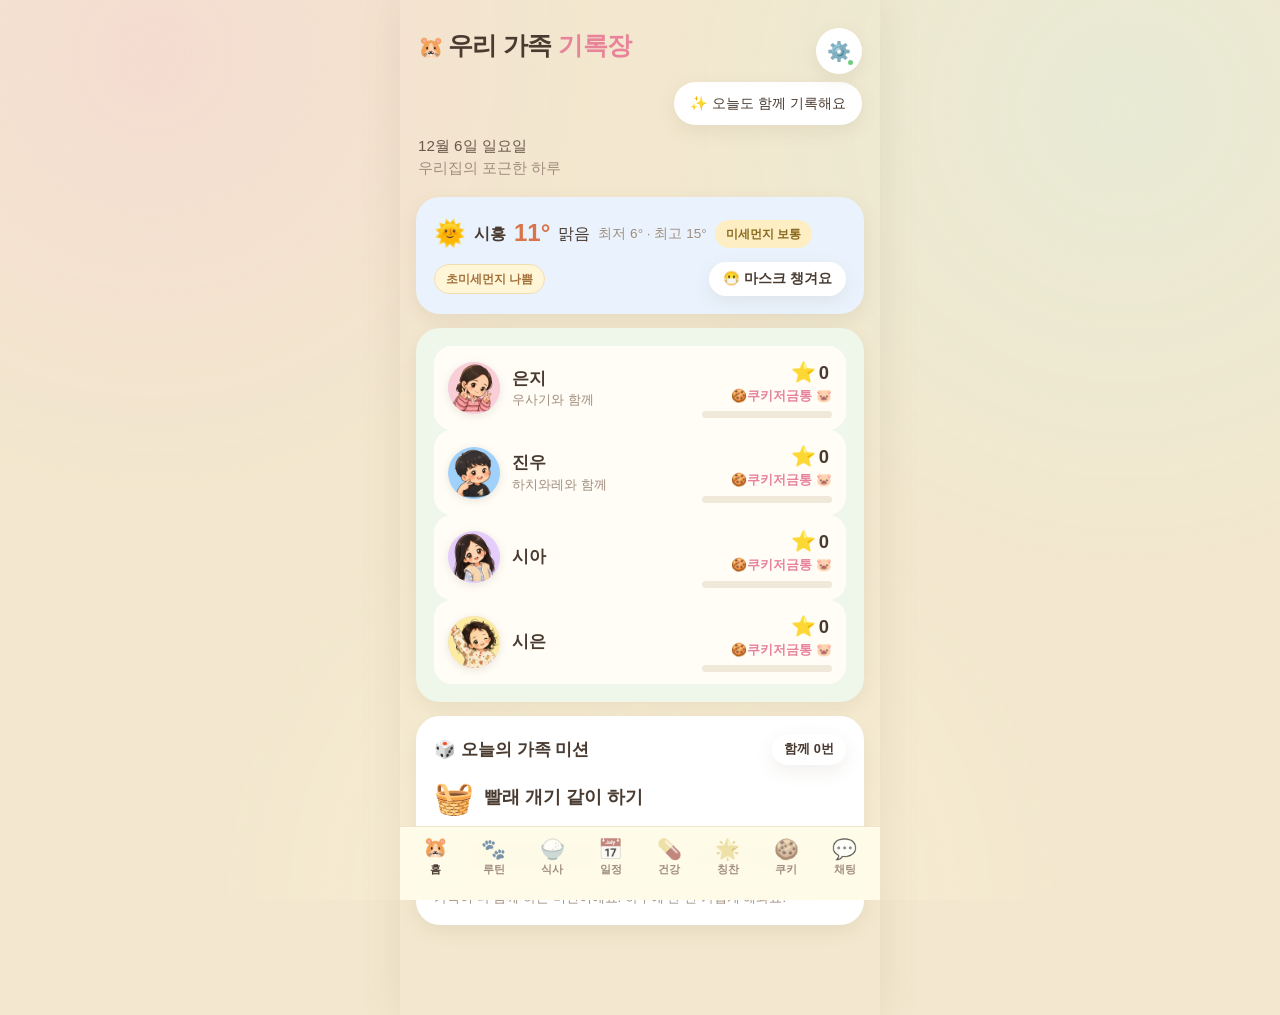
==== index.html @ 1b057b4e "우리 가족 기록장: 가족 대시보드 웹앱 (HTML/CSS/JS)" ====
<!DOCTYPE html>
<html lang="ko">
<head>
<meta charset="UTF-8">
<meta name="viewport" content="width=device-width, initial-scale=1.0, viewport-fit=cover">
<meta name="apple-mobile-web-app-capable" content="yes">
<meta name="apple-mobile-web-app-status-bar-style" content="default">
<title>우리 가족 기록장</title>
<link rel="stylesheet" href="styles.css">
<link rel="icon" href="assets/avatar-eunji.png">
</head>
<body>
<div id="app">

  <!-- ==================== 홈 ==================== -->
  <section class="view active" id="view-home">
    <header class="home-header">
      <div class="home-header-top">
        <h1 class="app-title"><span class="title-icon">🐹</span>우리 가족 <em>기록장</em></h1>
        <div class="header-actions">
          <button class="round-btn" id="btn-settings" aria-label="설정">⚙️<span class="dot"></span></button>
          <button class="pill-btn" id="btn-encourage">✨ 오늘도 함께 기록해요</button>
        </div>
      </div>
      <p class="today-line" id="today-line">11월 16일 월요일</p>
      <p class="subtitle">우리집의 포근한 하루</p>
    </header>

    <!-- 날씨 카드 -->
    <div class="card weather-card" id="weather-card">
      <div class="weather-main">
        <span class="weather-icon" id="weather-icon">🌞</span>
        <span class="weather-loc">시흥</span>
        <strong class="weather-temp" id="weather-temp">--°</strong>
        <span class="weather-sky" id="weather-sky">맑음</span>
        <span class="weather-minmax" id="weather-minmax">최저 --° · 최고 --°</span>
        <span class="chip chip-yellow" id="weather-dust">미세먼지 보통</span>
      </div>
      <div class="weather-sub">
        <span class="chip chip-orange" id="weather-tip1">초미세먼지 나쁨</span>
        <span class="mask-tip" id="weather-tip2">😷 마스크 챙겨요</span>
      </div>
    </div>

    <!-- 가족 카드 -->
    <div class="card family-card">
      <div id="home-members"></div>
    </div>

    <!-- 오늘의 가족 미션 -->
    <div class="card mission-card">
      <div class="card-head">
        <h2>🎲 오늘의 가족 미션</h2>
        <span class="badge" id="mission-together">함께 0번</span>
      </div>
      <div class="mission-body">
        <span class="mission-emoji" id="mission-emoji">🥕</span>
        <strong class="mission-text" id="mission-text">저녁 준비 같이 돕기</strong>
      </div>
      <div class="btn-row">
        <button class="btn btn-green" id="btn-mission-done">✅ 다 같이 했어요</button>
        <button class="btn btn-white" id="btn-mission-reroll">🔄 다른 미션 뽑기</button>
      </div>
      <p class="hint">가족이 다 함께 하는 미션이에요. 하루에 한 번 가볍게 해봐요!</p>
    </div>
  </section>

  <!-- ==================== 루틴 ==================== -->
  <section class="view" id="view-routine">
    <header class="view-header">
      <h1>📋 루틴 · 도장판</h1>
      <p class="view-sub">매일 매일 씩씩하게!</p>
    </header>
    <div class="chip-row" id="routine-member-chips"></div>
    <div class="card stamp-card">
      <div class="card-head">
        <h2 id="stamp-title">🐰 시아 도장판</h2>
        <span class="badge badge-fire" id="stamp-streak">🔥 0일 연속</span>
      </div>
      <p class="hint" id="stamp-desc"></p>
      <div class="week-row" id="stamp-week"></div>
      <div class="btn-row">
        <span class="chip chip-white" id="stamp-month">이번 달 도장 0개 · 오늘 콕콕</span>
        <button class="btn btn-white" id="btn-stamp-calendar">🗓️ 도장판 달력 보기</button>
      </div>
    </div>
    <div class="card">
      <div class="card-head">
        <h2 id="routine-list-title">🐰 시아의 하루 루틴</h2>
      </div>
      <div id="routine-list"></div>
      <div class="add-row">
        <input type="text" id="routine-input" placeholder="새 루틴을 적어보세요">
        <button class="btn btn-green" id="btn-routine-add">추가</button>
      </div>
    </div>
  </section>

  <!-- ==================== 식사 ==================== -->
  <section class="view" id="view-meal">
    <header class="view-header">
      <h1>🍚 식사 기록</h1>
      <p class="view-sub">오늘 우리 가족 밥상</p>
    </header>
    <div class="card">
      <div class="card-head"><h2>📅 오늘의 식단</h2><span class="badge" id="meal-date-badge"></span></div>
      <div class="meal-item" data-meal="breakfast">
        <div class="meal-label">🌅 아침</div>
        <textarea id="meal-breakfast" rows="2" placeholder="아침 메뉴를 적어요"></textarea>
      </div>
      <div class="meal-item" data-meal="lunch">
        <div class="meal-label">☀️ 점심</div>
        <textarea id="meal-lunch" rows="2" placeholder="점심 메뉴를 적어요"></textarea>
      </div>
      <div class="meal-item" data-meal="dinner">
        <div class="meal-label">🌙 저녁</div>
        <textarea id="meal-dinner" rows="2" placeholder="저녁 메뉴를 적어요"></textarea>
      </div>
    </div>
    <div class="card">
      <div class="card-head"><h2>📝 일주일 식단 플랜</h2></div>
      <div id="meal-planner"></div>
      <p class="hint">메뉴를 미리 정해두면 장보기도 편해요.</p>
    </div>
  </section>

  <!-- ==================== 일정 ==================== -->
  <section class="view" id="view-schedule">
    <header class="view-header">
      <h1>📅 가족 일정</h1>
      <p class="view-sub">우리집 이야기 · 다른 기기에 바로 나타나요</p>
    </header>
    <div class="card">
      <div class="card-head"><h2>➕ 일정 추가</h2></div>
      <div class="add-row">
        <input type="date" id="event-date">
        <input type="text" id="event-title" placeholder="일정 내용">
        <button class="btn btn-green" id="btn-event-add">추가</button>
      </div>
    </div>
    <div class="card">
      <div class="card-head"><h2>🎈 다가오는 일정</h2></div>
      <div id="event-list"></div>
    </div>
  </section>

  <!-- ==================== 건강 ==================== -->
  <section class="view" id="view-health">
    <header class="view-header">
      <h1>💊 건강 기록</h1>
      <p class="view-sub">아프지 말고 건강하게!</p>
    </header>
    <div class="card">
      <div class="card-head"><h2>💉 약 챙기기</h2><span class="badge" id="health-date-badge"></span></div>
      <div class="med-row">
        <button class="med-toggle" id="med-morning">🌅 아침약</button>
        <button class="med-toggle" id="med-evening">🌙 저녁약</button>
      </div>
    </div>
    <div class="card">
      <div class="card-head"><h2>💧 오늘의 건강 노트</h2></div>
      <div class="health-item">
        <label for="health-water">💧 물 마시기</label>
        <input type="text" id="health-water" placeholder="예: 하루 5잔">
      </div>
      <div class="health-item">
        <label for="health-sleep">😴 수면</label>
        <input type="text" id="health-sleep" placeholder="예: 10시에 잠듦">
      </div>
      <div class="health-item">
        <label for="health-hospital">🏥 병원/특이사항</label>
        <input type="text" id="health-hospital" placeholder="예: 시아 치과 예약">
      </div>
    </div>
  </section>

  <!-- ==================== 칭찬 ==================== -->
  <section class="view" id="view-praise">
    <header class="view-header">
      <h1>🌟 칭찬 · 할 일 · 공부</h1>
      <p class="view-sub">다유니·엄마·아빠가 각자 할 일을 체크해요</p>
    </header>
    <div class="card today-todos">
      <div class="card-head">
        <h2>☑️ 오늘 할 일</h2>
        <span class="chip chip-white">체크하면 쿠키 +<span id="todo-cookie-val">1</span></span>
      </div>
      <div class="chip-row" id="todo-member-chips"></div>
      <div id="todo-list"></div>
      <div class="add-row">
        <input type="text" id="todo-input" placeholder="새 할 일을 적어보세요">
        <button class="btn btn-green" id="btn-todo-add">추가</button>
      </div>
    </div>

    <div class="card study-card">
      <div class="card-head">
        <h2>📚 오늘의 공부 플랜</h2>
        <span class="chip chip-white" id="study-member-chip">시아</span>
      </div>
      <p class="hint">체크 항목마다 정한 쿠키 씩 쏠쏠해요 · 고정 항목은 매일 아침 자동으로 올라와요</p>
      <div class="btn-row">
        <button class="btn btn-white" id="btn-study-settings">⚙️ 고정 항목</button>
        <button class="btn btn-white" id="btn-study-add">＋ 공부 추가</button>
      </div>
      <div class="progress-row">
        <div class="progress"><div class="progress-bar" id="study-progress-bar"></div></div>
        <span class="progress-label" id="study-progress-label">0 / 0 완료</span>
      </div>
      <div id="study-list"></div>
      <div id="study-custom-list"></div>
    </div>

    <div class="card timer-card">
      <div class="card-head"><h2>⏱️ 공부 타이머</h2></div>
      <div class="seg-row">
        <button class="seg active" id="seg-countdown">⏳ 남은 시간</button>
        <button class="seg" id="seg-stopwatch">⏱️ 재는 시간</button>
      </div>
      <p class="hint" id="timer-hint">10분 · 시작을 놀러요</p>
      <div class="timer-display" id="timer-display">10:00</div>
      <div class="btn-row">
        <button class="btn btn-green" id="btn-timer-start">▶ 시작</button>
        <button class="btn btn-white" id="btn-timer-reset">↺ 초기화</button>
      </div>
      <div class="preset-row">
        <button class="chip chip-select preset active" data-min="10">10분</button>
        <button class="chip chip-select preset" data-min="20">20분</button>
        <button class="chip chip-select preset" data-min="30">30분</button>
        <button class="chip chip-select" id="btn-timer-custom">직접</button>
      </div>
    </div>
  </section>

  <!-- ==================== 쿠키 ==================== -->
  <section class="view" id="view-cookie">
    <header class="view-header">
      <h1>🍪 쿠키 뱅크</h1>
      <p class="view-sub">쿠키를 모으면 돈으로 교환해요!</p>
    </header>
    <div class="chip-row" id="cookie-member-chips"></div>
    <div class="card cookie-bank-card">
      <div class="member-head">
        <span class="avatar big" id="cookie-avatar">🐰</span>
        <div>
          <h2 id="cookie-member-name">시아</h2>
          <p class="hint" id="cookie-member-sub"></p>
        </div>
        <span class="money-badge" id="cookie-money">🌙 0원</span>
      </div>
      <div class="cookie-balance-row">
        <span class="cookie-big">🍪</span>
        <div>
          <strong class="cookie-count" id="cookie-count">0</strong>
          <span class="cookie-unit">개</span>
          <p class="hint" id="cookie-progress-hint">50개 모으면 5,000원!</p>
        </div>
      </div>
      <div class="progress"><div class="progress-bar" id="cookie-progress-bar"></div></div>
      <button class="btn btn-exchange" id="btn-exchange">🎁 50쿠키 → 5,000원 교환하기</button>
      <p class="hint" id="exchange-hint"></p>
    </div>
    <div class="card">
      <div class="card-head"><h2>📃 쿠키 모은 기록</h2><span class="badge" id="cookie-today-badge">오늘 +0</span></div>
      <div id="cookie-log"></div>
    </div>
    <div class="card">
      <div class="card-head"><h2>💰 교환 기록</h2></div>
      <div id="exchange-history"></div>
      <p class="hint">교환한 쿠키는 사라지고, 돈이 저금통에 쏙!</p>
    </div>
  </section>

  <!-- ==================== 채팅 ==================== -->
  <section class="view" id="view-chat">
    <header class="view-header">
      <h1>💬 우리 가족 채팅</h1>
      <p class="view-sub">은지·진우·시아·시은이 여기서 이야기해요</p>
    </header>
    <div class="card chat-top-card">
      <div class="chip-row" id="chat-member-chips"></div>
      <button class="btn btn-white lock-btn" id="btn-chat-lock">🔒 이 기기 잠금</button>
      <p class="hint" id="chat-lock-hint">한 번 고르면 이 기기에 기억돼요 · 다음에 또 바꿀 필요 없어요</p>
    </div>
    <div class="chat-scroll" id="chat-messages"></div>
    <div class="chat-input-bar">
      <button class="round-btn" id="btn-sticker-picker">😀</button>
      <input type="text" id="chat-input" placeholder="메시지를 입력하세요">
      <button class="btn btn-green" id="btn-chat-send">보내기</button>
    </div>
    <div class="sticker-sheet hidden" id="sticker-sheet">
      <div class="sticker-grid" id="sticker-grid"></div>
    </div>
  </section>

  <!-- ==================== 하단 탭 ==================== -->
  <nav class="bottom-nav" id="bottom-nav">
    <button class="nav-btn active" data-view="home"><span>🐹</span>홈</button>
    <button class="nav-btn" data-view="routine"><span>🐾</span>루틴</button>
    <button class="nav-btn" data-view="meal"><span>🍚</span>식사</button>
    <button class="nav-btn" data-view="schedule"><span>📅</span>일정</button>
    <button class="nav-btn" data-view="health"><span>💊</span>건강</button>
    <button class="nav-btn" data-view="praise"><span>🌟</span>칭찬</button>
    <button class="nav-btn" data-view="cookie"><span>🍪</span>쿠키</button>
    <button class="nav-btn" data-view="chat"><span>💬</span>채팅</button>
  </nav>
</div>

<!-- ==================== 모달: 도장판 달력 ==================== -->
<div class="modal hidden" id="modal-stamp-calendar">
  <div class="modal-card">
    <div class="modal-head">
      <h2 id="stamp-cal-title">🐰 시아의 도장판</h2>
      <button class="round-btn modal-close" data-close="modal-stamp-calendar">✕</button>
    </div>
    <div class="cal-nav">
      <button class="btn btn-white" id="cal-prev">◀</button>
      <strong id="cal-month-label"></strong>
      <button class="btn btn-white" id="cal-next">▶</button>
    </div>
    <div class="cal-grid" id="stamp-cal-grid"></div>
    <p class="hint">쿠키 도장이 찍힌 날은 루틴을 다 끝낸 날이에요.</p>
  </div>
</div>

<!-- ==================== 모달: 공부 고정 항목 ==================== -->
<div class="modal hidden" id="modal-study-settings">
  <div class="modal-card">
    <div class="modal-head">
      <h2>⚙️ 고정 공부 항목</h2>
      <button class="round-btn modal-close" data-close="modal-study-settings">✕</button>
    </div>
    <p class="hint">매일 아침 자동으로 체크판에 올라와요. 쿠키 개수도 정해요.</p>
    <div id="fixed-study-list"></div>
    <div class="add-row">
      <input type="text" id="fixed-study-input" placeholder="예: 독서 20분">
      <input type="number" id="fixed-study-cookies" value="1" min="1" class="num-input">
      <button class="btn btn-green" id="btn-fixed-study-add">추가</button>
    </div>
  </div>
</div>

<!-- ==================== 모달: 설정 ==================== -->
<div class="modal hidden" id="modal-settings">
  <div class="modal-card">
    <div class="modal-head">
      <h2>⚙️ 설정</h2>
      <button class="round-btn modal-close" data-close="modal-settings">✕</button>
    </div>
    <div class="setting-item">
      <label>쿠키 교환 기준 (개)</label>
      <input type="number" id="set-cookie-goal" min="1">
    </div>
    <div class="setting-item">
      <label>교환 금액 (원)</label>
      <input type="number" id="set-exchange-won" min="100" step="100">
    </div>
    <div class="setting-item">
      <label>할 일 1개당 쿠키</label>
      <input type="number" id="set-todo-cookie" min="1">
    </div>
    <div class="setting-item">
      <label>공부 항목 기본 쿠키</label>
      <input type="number" id="set-study-cookie" min="1">
    </div>
    <div class="setting-item firebase-box">
      <label>🔥 Firebase 실시간 동기화</label>
      <p class="hint">여러 폰에서 같은 기록장을 쓰려면 Firebase Realtime Database를 연결해요. 아래에 설정을 붙여넣고 사용 체크를 하면 돼요.</p>
      <textarea id="set-firebase-config" rows="5" placeholder='{
  "databaseURL": "https://내프로젝트.firebaseio.com",
  "apiKey": "..." }'></textarea>
      <label class="check-label"><input type="checkbox" id="set-firebase-enabled"> 사용하기</label>
      <p class="hint" id="sync-status"></p>
    </div>
    <div class="btn-row">
      <button class="btn btn-green" id="btn-save-settings">저장</button>
      <button class="btn btn-white" id="btn-reset-data">🔄 처음부터</button>
    </div>
  </div>
</div>

<div class="toast hidden" id="toast"></div>

<script src="app.js"></script>
</body>
</html>
---- styles.css ----
/* ============================================================
   우리 가족 기록장 — cozy pastel family dashboard
   mobile-first, max-width 480px on desktop
   ============================================================ */

:root {
  --bg: #fdf6e3;            /* cream ivory */
  --bg-soft: #fffbe9;
  --card: #ffffff;
  --card-green: #eef7e9;
  --card-pink: #fdeef1;
  --card-lav: #f3effc;
  --card-blue: #eaf3fd;
  --card-yellow: #fff6d8;
  --ink: #6b584c;
  --ink-strong: #4a3b31;
  --ink-soft: #a08d7e;
  --pink: #e8839a;
  --pink-soft: #f7c8d3;
  --mint: #8fc79a;
  --mint-soft: #d9efdd;
  --blue: #7fa8e0;
  --blue-soft: #d7e6f9;
  --lav: #b39ddb;
  --lav-soft: #e6def6;
  --yellow: #f2c14e;
  --yellow-soft: #fdeec3;
  --green-btn: #dff0d8;
  --green-ink: #4f7a55;
  --shadow: 0 6px 18px rgba(122, 96, 70, 0.10);
  --radius: 24px;
  --nav-h: 74px;
}

* { box-sizing: border-box; margin: 0; padding: 0; -webkit-tap-highlight-color: transparent; }

html { font-size: 16px; }

body {
  font-family: -apple-system, BlinkMacSystemFont, "Apple SD Gothic Neo", "Pretendard", "Noto Sans KR", "Malgun Gothic", sans-serif;
  background: var(--bg);
  color: var(--ink);
  min-height: 100dvh;
  line-height: 1.45;
}

body::before {
  content: "";
  position: fixed; inset: 0;
  background:
    radial-gradient(circle at 12% 6%, rgba(247, 200, 211, 0.35), transparent 32%),
    radial-gradient(circle at 88% 12%, rgba(217, 239, 221, 0.4), transparent 34%),
    radial-gradient(circle at 50% 100%, rgba(255, 246, 216, 0.6), transparent 40%);
  pointer-events: none;
  z-index: 0;
}

#app {
  position: relative;
  z-index: 1;
  max-width: 480px;
  margin: 0 auto;
  min-height: 100dvh;
  padding: 0 16px calc(var(--nav-h) + env(safe-area-inset-bottom, 0px) + 16px);
}

/* ---------------- views ---------------- */
.view { display: none; padding-top: 20px; animation: fadeIn .25s ease; }
.view.active { display: block; }
@keyframes fadeIn { from { opacity: 0; transform: translateY(6px); } to { opacity: 1; transform: none; } }

.view-header { margin: 8px 0 14px; }
.view-header h1 { font-size: 1.5rem; color: var(--ink-strong); letter-spacing: -0.02em; }
.view-sub { color: var(--ink-soft); font-size: .9rem; margin-top: 2px; }

/* ---------------- home header ---------------- */
.home-header { padding: 8px 2px 4px; }
.home-header-top { display: flex; justify-content: space-between; align-items: flex-start; gap: 8px; }
.app-title { font-size: 1.55rem; color: var(--ink-strong); letter-spacing: -0.02em; }
.app-title em { font-style: normal; color: var(--pink); }
.title-icon { font-size: 1.3rem; margin-right: 4px; }
.header-actions { display: flex; flex-direction: column; gap: 8px; align-items: flex-end; }
.header-actions > .round-btn { position: relative; }
.today-line { margin-top: 10px; color: var(--ink); font-size: .95rem; }
.subtitle { color: var(--ink-soft); font-size: .95rem; }

/* ---------------- buttons & chips ---------------- */
.round-btn {
  border: none; background: var(--card); border-radius: 999px;
  width: 46px; height: 46px; font-size: 1.2rem; cursor: pointer;
  box-shadow: var(--shadow); display: inline-flex; align-items: center; justify-content: center;
}
.round-btn .dot {
  width: 9px; height: 9px; background: #6fce7e; border-radius: 50%;
  position: absolute; right: 7px; bottom: 7px; border: 2px solid #fff;
}
.pill-btn {
  border: none; background: var(--card); border-radius: 999px; cursor: pointer;
  padding: 12px 16px; font-size: .88rem; color: var(--ink-strong);
  box-shadow: var(--shadow); white-space: nowrap;
}
.btn {
  border: none; border-radius: 16px; cursor: pointer;
  padding: 13px 16px; font-size: .95rem; font-weight: 600;
  font-family: inherit; color: var(--ink-strong); transition: transform .08s ease, filter .15s ease;
}
.btn:active { transform: scale(.97); }
.btn-green { background: var(--green-btn); color: var(--green-ink); }
.btn-white { background: var(--card); box-shadow: var(--shadow); }
.btn-exchange {
  width: 100%; margin-top: 14px; font-size: 1rem; padding: 15px;
  background: linear-gradient(135deg, var(--yellow-soft), var(--pink-soft));
  color: var(--ink-strong); box-shadow: var(--shadow);
}
.btn-exchange:disabled { opacity: .45; cursor: not-allowed; }
.btn-row { display: flex; gap: 10px; margin-top: 12px; }
.btn-row .btn { flex: 1; }

.chip {
  display: inline-flex; align-items: center; gap: 4px;
  border-radius: 999px; padding: 5px 11px; font-size: .78rem; font-weight: 600;
}
.chip-yellow { background: var(--yellow-soft); color: #8a6a1f; }
.chip-orange { background: var(--card-yellow); color: #a4703a; border: 1px solid #f3ddb0; }
.chip-white { background: var(--card); box-shadow: var(--shadow); color: var(--ink-strong); }
.chip-select { cursor: pointer; border: 1.5px solid transparent; }
.chip-select.active { border-color: var(--blue); background: var(--blue-soft); }

.badge {
  background: var(--card); border-radius: 999px; padding: 6px 12px;
  font-size: .8rem; font-weight: 700; box-shadow: var(--shadow); color: var(--ink-strong);
}
.badge-fire { color: #d2721e; }

/* ---------------- cards ---------------- */
.card {
  background: var(--card); border-radius: var(--radius);
  padding: 18px; margin-top: 14px; box-shadow: var(--shadow);
}
.card-head { display: flex; justify-content: space-between; align-items: center; gap: 8px; margin-bottom: 6px; flex-wrap: wrap; }
.card-head h2 { font-size: 1.08rem; color: var(--ink-strong); }
.hint { color: var(--ink-soft); font-size: .82rem; margin-top: 8px; }

/* ---------------- weather ---------------- */
.weather-card { background: var(--card-blue); }
.weather-main { display: flex; align-items: center; gap: 8px; flex-wrap: wrap; }
.weather-icon { font-size: 1.6rem; }
.weather-loc { font-weight: 700; color: var(--ink-strong); }
.weather-temp { font-size: 1.5rem; color: #d9744a; }
.weather-sky { color: var(--ink-strong); }
.weather-minmax { color: var(--ink-soft); font-size: .85rem; }
.weather-sub { display: flex; justify-content: space-between; align-items: center; margin-top: 10px; flex-wrap: wrap; gap: 8px; }
.mask-tip {
  background: var(--card); border-radius: 999px; padding: 7px 14px;
  font-size: .85rem; font-weight: 700; color: var(--ink-strong); box-shadow: var(--shadow);
}

/* ---------------- family member cards ---------------- */
.family-card { background: var(--card-green); display: flex; flex-direction: column; gap: 10px; }
.member-row {
  background: #fffdf6; border-radius: 18px; padding: 12px 14px;
  display: flex; align-items: center; gap: 12px; cursor: pointer;
  transition: transform .08s ease;
}
.member-row:active { transform: scale(.98); }
.avatar {
  width: 52px; height: 52px; border-radius: 50%; object-fit: cover;
  background: var(--lav-soft); box-shadow: 0 2px 8px rgba(122,96,70,.15); flex-shrink: 0;
}
.avatar.big { width: 60px; height: 60px; }
.member-info { flex: 1; min-width: 0; }
.member-name { font-weight: 800; color: var(--ink-strong); font-size: 1.05rem; }
.member-sub { color: var(--ink-soft); font-size: .8rem; }
.member-cookies { text-align: right; }
.cookie-star { font-size: 1.25rem; }
.member-cookies strong { font-size: 1.15rem; color: var(--ink-strong); margin: 0 3px; }
.member-cookies .pig { font-size: .8rem; color: var(--pink); font-weight: 700; display: block; }
.mini-progress { height: 7px; border-radius: 999px; background: #f0e8d8; margin-top: 6px; overflow: hidden; width: 130px; margin-left: auto; }
.mini-progress > div { height: 100%; border-radius: 999px; background: linear-gradient(90deg, var(--yellow), #f2a65e); transition: width .3s ease; }

/* ---------------- mission ---------------- */
.mission-body { display: flex; align-items: center; gap: 10px; margin-top: 10px; }
.mission-emoji { font-size: 2rem; }
.mission-text { font-size: 1.15rem; color: var(--ink-strong); }

/* ---------------- stamp board ---------------- */
.chip-row { display: flex; gap: 8px; overflow-x: auto; padding: 4px 2px; scrollbar-width: none; }
.chip-row::-webkit-scrollbar { display: none; }
.member-chip {
  display: inline-flex; align-items: center; gap: 6px; white-space: nowrap;
  background: var(--card); border: 1.5px solid transparent; border-radius: 999px;
  padding: 6px 14px 6px 6px; font-weight: 700; font-size: .88rem; color: var(--ink-strong);
  cursor: pointer; box-shadow: var(--shadow); flex-shrink: 0;
}
.member-chip img { width: 30px; height: 30px; border-radius: 50%; object-fit: cover; }
.member-chip.active { border-color: var(--blue); background: var(--blue-soft); }
.member-chip.active .chip-img-ring { box-shadow: 0 0 0 3px var(--yellow-soft); }

.stamp-card { background: var(--card-lav); }
.week-row { display: flex; justify-content: space-between; margin: 14px 2px 4px; }
.week-day { display: flex; flex-direction: column; align-items: center; gap: 6px; font-size: .78rem; color: var(--ink-soft); }
.stamp-circle {
  width: 44px; height: 44px; border-radius: 50%;
  border: 2.5px dashed #e2d3b8; background: #fffdf4;
  display: flex; align-items: center; justify-content: center;
  font-size: 1.3rem; overflow: hidden;
}
.stamp-circle.stamped { border: 2.5px solid var(--yellow); background: var(--yellow-soft); animation: pop .3s ease; }
.stamp-circle img { width: 38px; height: 38px; border-radius: 50%; }
.stamp-circle.today { box-shadow: 0 0 0 3px var(--blue-soft); }
@keyframes pop { 0% { transform: scale(.5); } 70% { transform: scale(1.15); } 100% { transform: scale(1); } }

/* ---------------- checklists (routines / todos / study) ---------------- */
.check-list { display: flex; flex-direction: column; }
.check-item {
  display: flex; align-items: center; gap: 12px;
  padding: 13px 2px; border-bottom: 1.5px dashed #eee3cf;
}
.check-item:last-child { border-bottom: none; }
.check-box {
  width: 30px; height: 30px; border-radius: 10px; border: 2.5px solid #d8cbb6;
  background: #fff; cursor: pointer; flex-shrink: 0;
  display: flex; align-items: center; justify-content: center; font-size: 1rem; color: transparent;
  transition: all .15s ease;
}
.check-box.checked { background: #5b9bd5; border-color: #5b9bd5; color: #fff; animation: pop .25s ease; }
.check-box.green.checked { background: #6fce7e; border-color: #6fce7e; }
.check-text { flex: 1; font-weight: 600; color: var(--ink-strong); font-size: .98rem; min-width: 0; overflow-wrap: anywhere; }
.check-item.done .check-text { text-decoration: line-through; color: var(--ink-soft); }
.check-tag {
  background: var(--yellow-soft); color: #8a6a1f; border-radius: 999px;
  padding: 3px 10px; font-size: .75rem; font-weight: 700; white-space: nowrap;
}
.icon-btn {
  border: none; background: var(--card-yellow); border-radius: 14px; cursor: pointer;
  width: 42px; height: 42px; font-size: 1.05rem; flex-shrink: 0;
  box-shadow: var(--shadow); display: inline-flex; align-items: center; justify-content: center;
}
.icon-btn.danger { background: #fbeaea; }
.add-row { display: flex; gap: 8px; margin-top: 12px; }
.add-row input[type="text"], .add-row input[type="date"] {
  flex: 1; min-width: 0; border: 2px solid #eee3cf; border-radius: 14px;
  padding: 12px 14px; font-size: .95rem; font-family: inherit; background: #fffdf6; color: var(--ink-strong);
}
.add-row input:focus { outline: none; border-color: var(--yellow); }
.num-input { width: 74px; border: 2px solid #eee3cf; border-radius: 14px; padding: 12px; font-family: inherit; font-size: .95rem; background: #fffdf6; }

/* member sub-card in todo/study lists */
.member-block {
  border-radius: 18px; padding: 14px; margin-top: 12px;
  border: 1.5px dashed #eee3cf;
}
.member-block-head { display: flex; align-items: center; gap: 10px; margin-bottom: 4px; }
.member-block-head img { width: 44px; height: 44px; border-radius: 50%; object-fit: cover; }
.done-count { color: var(--ink-soft); font-size: .82rem; font-weight: 700; }

/* ---------------- study plan ---------------- */
.study-card { background: var(--card-blue); }
.progress-row { display: flex; align-items: center; gap: 10px; margin: 12px 0 4px; }
.progress { flex: 1; height: 12px; border-radius: 999px; background: #e8e0cf; overflow: hidden; }
.progress-bar { height: 100%; width: 0%; border-radius: 999px; background: #5b9bd5; transition: width .35s ease; }
.progress-label { font-weight: 800; color: #3f6fa8; font-size: .95rem; white-space: nowrap; }

/* ---------------- timer ---------------- */
.timer-card { background: var(--card-yellow); }
.seg-row { display: flex; background: var(--card); border-radius: 999px; padding: 5px; box-shadow: var(--shadow); margin-top: 8px; }
.seg {
  flex: 1; border: none; background: transparent; border-radius: 999px;
  padding: 10px; font-size: .9rem; font-weight: 700; color: var(--ink-soft); cursor: pointer; font-family: inherit;
}
.seg.active { background: var(--blue-soft); color: #3f6fa8; }
.timer-display {
  font-size: 3.4rem; font-weight: 800; color: #3f5578; text-align: left;
  letter-spacing: .02em; margin: 10px 0 4px; font-variant-numeric: tabular-nums;
}
.preset-row { display: flex; gap: 8px; margin-top: 12px; flex-wrap: wrap; }

/* ---------------- meals ---------------- */
.meal-item { margin-top: 12px; }
.meal-label { font-weight: 800; color: var(--ink-strong); margin-bottom: 6px; }
.meal-item textarea {
  width: 100%; border: 2px solid #eee3cf; border-radius: 16px; background: #fffdf6;
  padding: 12px 14px; font-family: inherit; font-size: .95rem; color: var(--ink-strong); resize: none;
}
.meal-item textarea:focus { outline: none; border-color: var(--yellow); }
.planner-row { display: flex; align-items: center; gap: 10px; padding: 10px 0; border-bottom: 1.5px dashed #eee3cf; }
.planner-row:last-child { border-bottom: none; }
.planner-day { width: 84px; font-weight: 800; color: var(--ink-strong); font-size: .88rem; flex-shrink: 0; }
.planner-row input {
  flex: 1; min-width: 0; border: 2px solid #eee3cf; border-radius: 12px;
  padding: 9px 12px; font-family: inherit; font-size: .9rem; background: #fffdf6; color: var(--ink-strong);
}
.planner-row input:focus { outline: none; border-color: var(--yellow); }

/* ---------------- events ---------------- */
.event-item {
  display: flex; align-items: center; gap: 12px; padding: 12px 2px;
  border-bottom: 1.5px dashed #eee3cf;
}
.event-item:last-child { border-bottom: none; }
.event-date-chip {
  background: var(--card-pink); color: #b45a74; border-radius: 14px;
  padding: 8px 10px; text-align: center; font-weight: 800; font-size: .8rem; flex-shrink: 0; line-height: 1.3;
}
.event-date-chip .d { font-size: 1.05rem; }
.event-text { flex: 1; font-weight: 600; color: var(--ink-strong); overflow-wrap: anywhere; }
.empty-note { color: var(--ink-soft); font-size: .88rem; padding: 14px 0; text-align: center; }

/* ---------------- health ---------------- */
.med-row { display: flex; gap: 12px; margin-top: 8px; }
.med-toggle {
  flex: 1; border: 2px solid #eee3cf; background: #fffdf6; border-radius: 16px;
  padding: 16px; font-size: 1rem; font-weight: 800; color: var(--ink-strong); cursor: pointer; font-family: inherit;
  transition: all .15s ease;
}
.med-toggle.taken { background: var(--green-btn); border-color: var(--mint); color: var(--green-ink); }
.med-toggle.taken::after { content: " ✓"; }
.health-item { margin-top: 12px; }
.health-item label { display: block; font-weight: 700; color: var(--ink-strong); margin-bottom: 6px; font-size: .92rem; }
.health-item input {
  width: 100%; border: 2px solid #eee3cf; border-radius: 14px; background: #fffdf6;
  padding: 12px 14px; font-family: inherit; font-size: .95rem; color: var(--ink-strong);
}
.health-item input:focus { outline: none; border-color: var(--yellow); }

/* ---------------- cookie bank ---------------- */
.cookie-bank-card { background: linear-gradient(150deg, #fdf3d8, #fdeef1); }
.member-head { display: flex; align-items: center; gap: 12px; }
.member-head h2 { font-size: 1.25rem; color: var(--ink-strong); }
.money-badge {
  margin-left: auto; background: var(--card); border-radius: 999px; padding: 9px 14px;
  font-weight: 800; color: #8a6a1f; box-shadow: var(--shadow); white-space: nowrap;
}
.cookie-balance-row { display: flex; align-items: center; gap: 14px; margin: 16px 0 10px; }
.cookie-big { font-size: 3rem; }
.cookie-count { font-size: 2.2rem; color: var(--ink-strong); }
.cookie-unit { font-size: 1.1rem; color: var(--ink-soft); font-weight: 700; }
.cookie-log-item, .exchange-item {
  display: flex; align-items: center; gap: 10px; padding: 11px 2px;
  border-bottom: 1.5px dashed #eee3cf; font-size: .92rem;
}
.cookie-log-item:last-child, .exchange-item:last-child { border-bottom: none; }
.log-date { color: var(--ink-soft); font-size: .8rem; width: 82px; flex-shrink: 0; }
.log-text { flex: 1; font-weight: 600; color: var(--ink-strong); min-width: 0; overflow-wrap: anywhere; }
.log-amount { font-weight: 800; color: #d2721e; white-space: nowrap; }
.log-amount.plus { color: #4f7a55; }

/* ---------------- chat ---------------- */
.chat-top-card { background: var(--card-blue); padding-bottom: 12px; }
.lock-btn { margin-top: 12px; width: 100%; }
#view-chat { display: none; flex-direction: column; min-height: 0; }
#view-chat.active { display: flex; }
.chat-scroll {
  flex: 1; overflow-y: auto; padding: 6px 2px 10px; display: flex; flex-direction: column; gap: 4px;
  min-height: 200px;
}
.chat-row { display: flex; gap: 8px; margin-top: 10px; align-items: flex-end; }
.chat-row.mine { flex-direction: row-reverse; }
.chat-row img { width: 40px; height: 40px; border-radius: 50%; object-fit: cover; flex-shrink: 0; }
.chat-col { display: flex; flex-direction: column; gap: 3px; max-width: 76%; min-width: 0; }
.chat-row.mine .chat-col { align-items: flex-end; }
.chat-name-time { font-size: .75rem; color: var(--ink-soft); padding: 0 4px; }
.bubble {
  background: var(--card); border-radius: 20px; padding: 11px 15px;
  font-size: .96rem; color: var(--ink-strong); box-shadow: var(--shadow);
  overflow-wrap: anywhere; white-space: pre-wrap;
}
.chat-row.mine .bubble { background: var(--blue-soft); }
.bubble.sticker { font-size: 3.4rem; background: transparent; box-shadow: none; padding: 2px 6px; line-height: 1.1; }
.bubble-actions { display: flex; gap: 6px; margin-top: 2px; }
.react-btn, .del-btn {
  border: none; background: var(--card); border-radius: 999px; cursor: pointer;
  padding: 5px 12px; font-size: .9rem; box-shadow: var(--shadow);
}
.react-btn.reacted { background: #fdecec; }
.react-count { font-weight: 700; color: #c0564f; margin-left: 3px; }
.chat-input-bar {
  display: flex; gap: 8px; padding: 10px 0 4px; align-items: center;
  position: sticky; bottom: 0; background: linear-gradient(transparent, var(--bg) 30%);
}
.chat-input-bar input {
  flex: 1; min-width: 0; border: 2px solid #eee3cf; border-radius: 999px;
  padding: 13px 18px; font-size: .95rem; font-family: inherit; background: var(--card); color: var(--ink-strong);
}
.chat-input-bar input:focus { outline: none; border-color: var(--blue); }
.chat-input-bar .btn { border-radius: 999px; padding: 13px 20px; }
.sticker-sheet {
  position: sticky; bottom: 0; background: var(--card); border-radius: 22px 22px 0 0;
  box-shadow: 0 -8px 24px rgba(122,96,70,.15); padding: 14px; margin-top: 6px;
}
.sticker-grid { display: grid; grid-template-columns: repeat(6, 1fr); gap: 6px; }
.sticker-grid button {
  border: none; background: var(--bg-soft); border-radius: 16px; font-size: 1.7rem;
  padding: 8px 0; cursor: pointer; transition: transform .1s ease;
}
.sticker-grid button:active { transform: scale(1.2); }
.hidden { display: none !important; }

/* ---------------- bottom nav ---------------- */
.bottom-nav {
  position: fixed; bottom: 0; left: 50%; transform: translateX(-50%);
  width: 100%; max-width: 480px; height: calc(var(--nav-h) + env(safe-area-inset-bottom, 0px));
  padding: 8px 6px env(safe-area-inset-bottom, 0px);
  background: rgba(255, 251, 233, 0.96); backdrop-filter: blur(10px);
  border-top: 1.5px solid #f0e5cc; z-index: 50;
  display: flex; justify-content: space-around; align-items: flex-start;
}
.nav-btn {
  border: none; background: transparent; cursor: pointer; font-family: inherit;
  display: flex; flex-direction: column; align-items: center; gap: 2px;
  font-size: .68rem; font-weight: 700; color: var(--ink-soft); flex: 1; padding: 2px 0;
}
.nav-btn span { font-size: 1.25rem; filter: grayscale(.55); opacity: .7; transition: all .15s ease; }
.nav-btn.active { color: var(--ink-strong); }
.nav-btn.active span { filter: none; opacity: 1; transform: translateY(-2px); }

/* ---------------- modal ---------------- */
.modal {
  position: fixed; inset: 0; background: rgba(80, 62, 47, 0.4); z-index: 100;
  display: flex; align-items: flex-end; justify-content: center;
}
.modal-card {
  background: var(--bg-soft); width: 100%; max-width: 480px;
  border-radius: 28px 28px 0 0; padding: 22px 20px calc(20px + env(safe-area-inset-bottom, 0px));
  max-height: 86dvh; overflow-y: auto; animation: slideUp .25s ease;
}
@keyframes slideUp { from { transform: translateY(40px); opacity: 0; } to { transform: none; opacity: 1; } }
.modal-head { display: flex; justify-content: space-between; align-items: center; margin-bottom: 12px; }
.modal-head h2 { font-size: 1.2rem; color: var(--ink-strong); }
.cal-nav { display: flex; justify-content: space-between; align-items: center; margin: 10px 0; }
.cal-nav .btn { padding: 8px 16px; }
.cal-grid { display: grid; grid-template-columns: repeat(7, 1fr); gap: 6px; }
.cal-dow { text-align: center; font-size: .75rem; color: var(--ink-soft); font-weight: 700; padding: 4px 0; }
.cal-cell {
  aspect-ratio: 1; border-radius: 50%; border: 2px dashed #e2d3b8; background: #fffdf4;
  display: flex; align-items: center; justify-content: center; font-size: .8rem; color: var(--ink-soft);
  overflow: hidden;
}
.cal-cell.stamped { border: 2px solid var(--yellow); background: var(--yellow-soft); color: var(--ink-strong); font-weight: 800; }
.cal-cell img { width: 80%; height: 80%; border-radius: 50%; object-fit: cover; }
.cal-cell.blank { border: none; background: transparent; }

/* ---------------- settings ---------------- */
.setting-item { margin-top: 14px; }
.setting-item label { display: block; font-weight: 700; color: var(--ink-strong); font-size: .92rem; margin-bottom: 6px; }
.setting-item input[type="number"], .setting-item textarea {
  width: 100%; border: 2px solid #eee3cf; border-radius: 14px; background: #fffdf6;
  padding: 12px 14px; font-family: inherit; font-size: .95rem; color: var(--ink-strong);
}
.setting-item textarea { font-family: ui-monospace, monospace; font-size: .8rem; }
.setting-item input:focus, .setting-item textarea:focus { outline: none; border-color: var(--yellow); }
.firebase-box { background: var(--card-blue); border-radius: 18px; padding: 14px; }
.check-label { display: flex; align-items: center; gap: 8px; margin-top: 10px; font-weight: 700; }
.check-label input { width: 20px; height: 20px; accent-color: var(--blue); }

/* ---------------- toast ---------------- */
.toast {
  position: fixed; left: 50%; bottom: calc(var(--nav-h) + env(safe-area-inset-bottom, 0px) + 20px);
  transform: translateX(-50%); background: rgba(74, 59, 49, 0.92); color: #fff;
  border-radius: 999px; padding: 12px 22px; font-size: .9rem; font-weight: 700;
  z-index: 200; box-shadow: var(--shadow); animation: fadeIn .2s ease; white-space: nowrap;
}

/* ---------------- desktop / wide ---------------- */
@media (min-width: 520px) {
  body { background: #f3e8cf; }
  #app { box-shadow: 0 0 40px rgba(122, 96, 70, 0.12); }
  .modal { align-items: center; }
  .modal-card { border-radius: 28px; margin-bottom: 20px; }
}
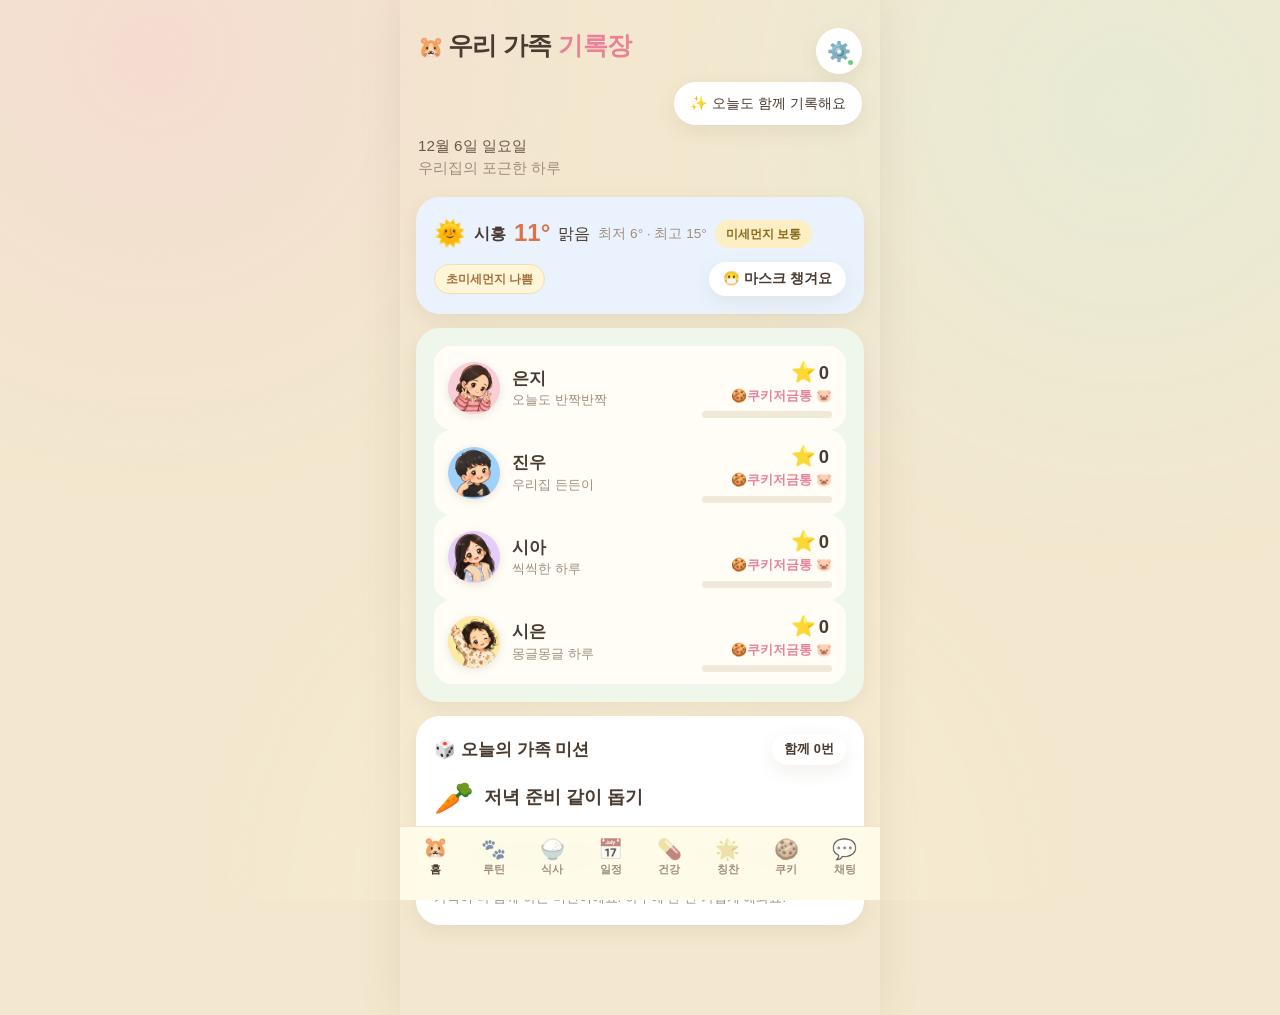
==== commit f4ad53f4: "fix: 가족 대시보드 문구 정리·쿠키 중복 적립·검색 노출 방지 - 참고 화면 잔여 문구 정리: '다유니·엄마·아빠' → '은지·진우·시아·시은',   '우사기/하치와레/치이카와" ====
--- a/index.html
+++ b/index.html
@@ -5,6 +5,7 @@
 <meta name="viewport" content="width=device-width, initial-scale=1.0, viewport-fit=cover">
 <meta name="apple-mobile-web-app-capable" content="yes">
 <meta name="apple-mobile-web-app-status-bar-style" content="default">
+<meta name="robots" content="noindex, nofollow">
 <title>우리 가족 기록장</title>
 <link rel="stylesheet" href="styles.css">
 <link rel="icon" href="assets/avatar-eunji.png">
@@ -178,7 +179,7 @@
   <section class="view" id="view-praise">
     <header class="view-header">
       <h1>🌟 칭찬 · 할 일 · 공부</h1>
-      <p class="view-sub">다유니·엄마·아빠가 각자 할 일을 체크해요</p>
+      <p class="view-sub">은지·진우·시아·시은이 각자 할 일을 체크해요</p>
     </header>
     <div class="card today-todos">
       <div class="card-head">
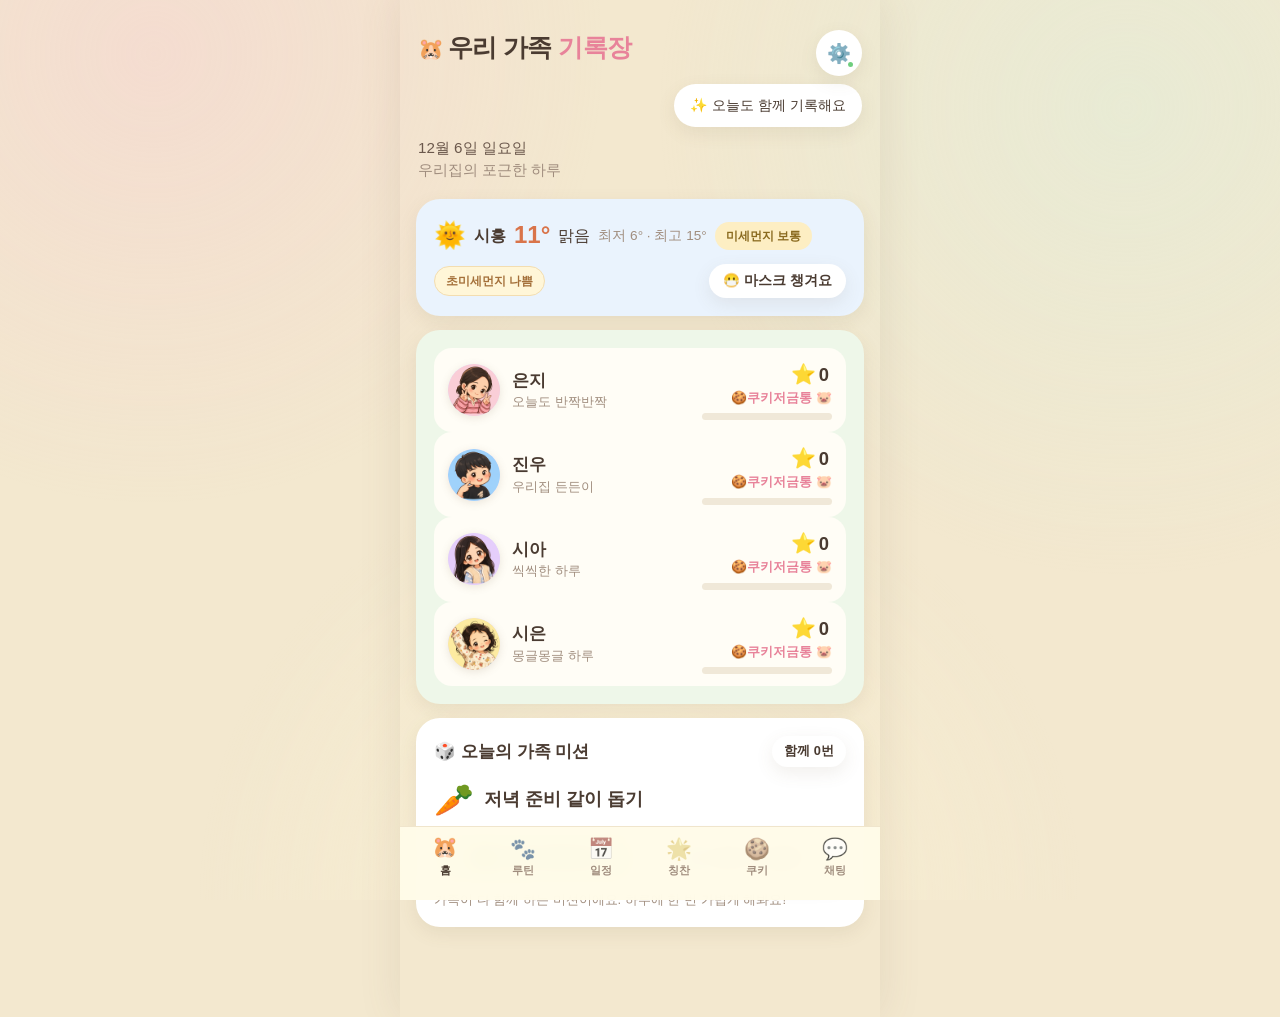
==== commit c75942fb: "fix: 식사·건강 탭 삭제, 6개 탭 균등 배치, 상단 상태바 여백·날씨 id 수정" ====
--- a/index.html
+++ b/index.html
@@ -5,6 +5,7 @@
 <meta name="viewport" content="width=device-width, initial-scale=1.0, viewport-fit=cover">
 <meta name="apple-mobile-web-app-capable" content="yes">
 <meta name="apple-mobile-web-app-status-bar-style" content="default">
+<meta name="theme-color" content="#fdf6e3">
 <meta name="robots" content="noindex, nofollow">
 <title>우리 가족 기록장</title>
 <link rel="stylesheet" href="styles.css">
@@ -31,7 +32,7 @@
     <div class="card weather-card" id="weather-card">
       <div class="weather-main">
         <span class="weather-icon" id="weather-icon">🌞</span>
-        <span class="weather-loc">시흥</span>
+        <span class="weather-loc" id="weather-loc">시흥</span>
         <strong class="weather-temp" id="weather-temp">--°</strong>
         <span class="weather-sky" id="weather-sky">맑음</span>
         <span class="weather-minmax" id="weather-minmax">최저 --° · 최고 --°</span>
@@ -97,34 +98,6 @@
     </div>
   </section>
 
-  <!-- ==================== 식사 ==================== -->
-  <section class="view" id="view-meal">
-    <header class="view-header">
-      <h1>🍚 식사 기록</h1>
-      <p class="view-sub">오늘 우리 가족 밥상</p>
-    </header>
-    <div class="card">
-      <div class="card-head"><h2>📅 오늘의 식단</h2><span class="badge" id="meal-date-badge"></span></div>
-      <div class="meal-item" data-meal="breakfast">
-        <div class="meal-label">🌅 아침</div>
-        <textarea id="meal-breakfast" rows="2" placeholder="아침 메뉴를 적어요"></textarea>
-      </div>
-      <div class="meal-item" data-meal="lunch">
-        <div class="meal-label">☀️ 점심</div>
-        <textarea id="meal-lunch" rows="2" placeholder="점심 메뉴를 적어요"></textarea>
-      </div>
-      <div class="meal-item" data-meal="dinner">
-        <div class="meal-label">🌙 저녁</div>
-        <textarea id="meal-dinner" rows="2" placeholder="저녁 메뉴를 적어요"></textarea>
-      </div>
-    </div>
-    <div class="card">
-      <div class="card-head"><h2>📝 일주일 식단 플랜</h2></div>
-      <div id="meal-planner"></div>
-      <p class="hint">메뉴를 미리 정해두면 장보기도 편해요.</p>
-    </div>
-  </section>
-
   <!-- ==================== 일정 ==================== -->
   <section class="view" id="view-schedule">
     <header class="view-header">
@@ -142,36 +115,6 @@
     <div class="card">
       <div class="card-head"><h2>🎈 다가오는 일정</h2></div>
       <div id="event-list"></div>
-    </div>
-  </section>
-
-  <!-- ==================== 건강 ==================== -->
-  <section class="view" id="view-health">
-    <header class="view-header">
-      <h1>💊 건강 기록</h1>
-      <p class="view-sub">아프지 말고 건강하게!</p>
-    </header>
-    <div class="card">
-      <div class="card-head"><h2>💉 약 챙기기</h2><span class="badge" id="health-date-badge"></span></div>
-      <div class="med-row">
-        <button class="med-toggle" id="med-morning">🌅 아침약</button>
-        <button class="med-toggle" id="med-evening">🌙 저녁약</button>
-      </div>
-    </div>
-    <div class="card">
-      <div class="card-head"><h2>💧 오늘의 건강 노트</h2></div>
-      <div class="health-item">
-        <label for="health-water">💧 물 마시기</label>
-        <input type="text" id="health-water" placeholder="예: 하루 5잔">
-      </div>
-      <div class="health-item">
-        <label for="health-sleep">😴 수면</label>
-        <input type="text" id="health-sleep" placeholder="예: 10시에 잠듦">
-      </div>
-      <div class="health-item">
-        <label for="health-hospital">🏥 병원/특이사항</label>
-        <input type="text" id="health-hospital" placeholder="예: 시아 치과 예약">
-      </div>
     </div>
   </section>
 
@@ -298,9 +241,7 @@
   <nav class="bottom-nav" id="bottom-nav">
     <button class="nav-btn active" data-view="home"><span>🐹</span>홈</button>
     <button class="nav-btn" data-view="routine"><span>🐾</span>루틴</button>
-    <button class="nav-btn" data-view="meal"><span>🍚</span>식사</button>
     <button class="nav-btn" data-view="schedule"><span>📅</span>일정</button>
-    <button class="nav-btn" data-view="health"><span>💊</span>건강</button>
     <button class="nav-btn" data-view="praise"><span>🌟</span>칭찬</button>
     <button class="nav-btn" data-view="cookie"><span>🍪</span>쿠키</button>
     <button class="nav-btn" data-view="chat"><span>💬</span>채팅</button>
--- a/styles.css
+++ b/styles.css
@@ -55,13 +55,23 @@
   z-index: 0;
 }
 
+/* 상태바(노치·다이나믹 아일랜드) 영역을 배경색으로 덮어 글자가 시계와 겹치지 않게 */
+body::after {
+  content: "";
+  position: fixed; top: 0; left: 0; right: 0;
+  height: env(safe-area-inset-top, 0px);
+  background: var(--bg);
+  pointer-events: none;
+  z-index: 60;
+}
+
 #app {
   position: relative;
   z-index: 1;
   max-width: 480px;
   margin: 0 auto;
   min-height: 100dvh;
-  padding: 0 16px calc(var(--nav-h) + env(safe-area-inset-bottom, 0px) + 16px);
+  padding: env(safe-area-inset-top, 0px) 16px calc(var(--nav-h) + env(safe-area-inset-bottom, 0px) + 16px);
 }
 
 /* ---------------- views ---------------- */
@@ -74,7 +84,7 @@
 .view-sub { color: var(--ink-soft); font-size: .9rem; margin-top: 2px; }
 
 /* ---------------- home header ---------------- */
-.home-header { padding: 8px 2px 4px; }
+.home-header { padding: 10px 2px 4px; }
 .home-header-top { display: flex; justify-content: space-between; align-items: flex-start; gap: 8px; }
 .app-title { font-size: 1.55rem; color: var(--ink-strong); letter-spacing: -0.02em; }
 .app-title em { font-style: normal; color: var(--pink); }
@@ -275,23 +285,6 @@
 }
 .preset-row { display: flex; gap: 8px; margin-top: 12px; flex-wrap: wrap; }
 
-/* ---------------- meals ---------------- */
-.meal-item { margin-top: 12px; }
-.meal-label { font-weight: 800; color: var(--ink-strong); margin-bottom: 6px; }
-.meal-item textarea {
-  width: 100%; border: 2px solid #eee3cf; border-radius: 16px; background: #fffdf6;
-  padding: 12px 14px; font-family: inherit; font-size: .95rem; color: var(--ink-strong); resize: none;
-}
-.meal-item textarea:focus { outline: none; border-color: var(--yellow); }
-.planner-row { display: flex; align-items: center; gap: 10px; padding: 10px 0; border-bottom: 1.5px dashed #eee3cf; }
-.planner-row:last-child { border-bottom: none; }
-.planner-day { width: 84px; font-weight: 800; color: var(--ink-strong); font-size: .88rem; flex-shrink: 0; }
-.planner-row input {
-  flex: 1; min-width: 0; border: 2px solid #eee3cf; border-radius: 12px;
-  padding: 9px 12px; font-family: inherit; font-size: .9rem; background: #fffdf6; color: var(--ink-strong);
-}
-.planner-row input:focus { outline: none; border-color: var(--yellow); }
-
 /* ---------------- events ---------------- */
 .event-item {
   display: flex; align-items: center; gap: 12px; padding: 12px 2px;
@@ -305,23 +298,6 @@
 .event-date-chip .d { font-size: 1.05rem; }
 .event-text { flex: 1; font-weight: 600; color: var(--ink-strong); overflow-wrap: anywhere; }
 .empty-note { color: var(--ink-soft); font-size: .88rem; padding: 14px 0; text-align: center; }
-
-/* ---------------- health ---------------- */
-.med-row { display: flex; gap: 12px; margin-top: 8px; }
-.med-toggle {
-  flex: 1; border: 2px solid #eee3cf; background: #fffdf6; border-radius: 16px;
-  padding: 16px; font-size: 1rem; font-weight: 800; color: var(--ink-strong); cursor: pointer; font-family: inherit;
-  transition: all .15s ease;
-}
-.med-toggle.taken { background: var(--green-btn); border-color: var(--mint); color: var(--green-ink); }
-.med-toggle.taken::after { content: " ✓"; }
-.health-item { margin-top: 12px; }
-.health-item label { display: block; font-weight: 700; color: var(--ink-strong); margin-bottom: 6px; font-size: .92rem; }
-.health-item input {
-  width: 100%; border: 2px solid #eee3cf; border-radius: 14px; background: #fffdf6;
-  padding: 12px 14px; font-family: inherit; font-size: .95rem; color: var(--ink-strong);
-}
-.health-item input:focus { outline: none; border-color: var(--yellow); }
 
 /* ---------------- cookie bank ---------------- */
 .cookie-bank-card { background: linear-gradient(150deg, #fdf3d8, #fdeef1); }
@@ -408,9 +384,10 @@
 .nav-btn {
   border: none; background: transparent; cursor: pointer; font-family: inherit;
   display: flex; flex-direction: column; align-items: center; gap: 2px;
-  font-size: .68rem; font-weight: 700; color: var(--ink-soft); flex: 1; padding: 2px 0;
-}
-.nav-btn span { font-size: 1.25rem; filter: grayscale(.55); opacity: .7; transition: all .15s ease; }
+  font-size: .7rem; font-weight: 700; color: var(--ink-soft); flex: 1 1 0; min-width: 0; padding: 2px 0;
+  white-space: nowrap;
+}
+.nav-btn span { font-size: 1.3rem; line-height: 1.15; filter: grayscale(.55); opacity: .7; transition: all .15s ease; }
 .nav-btn.active { color: var(--ink-strong); }
 .nav-btn.active span { filter: none; opacity: 1; transform: translateY(-2px); }
 
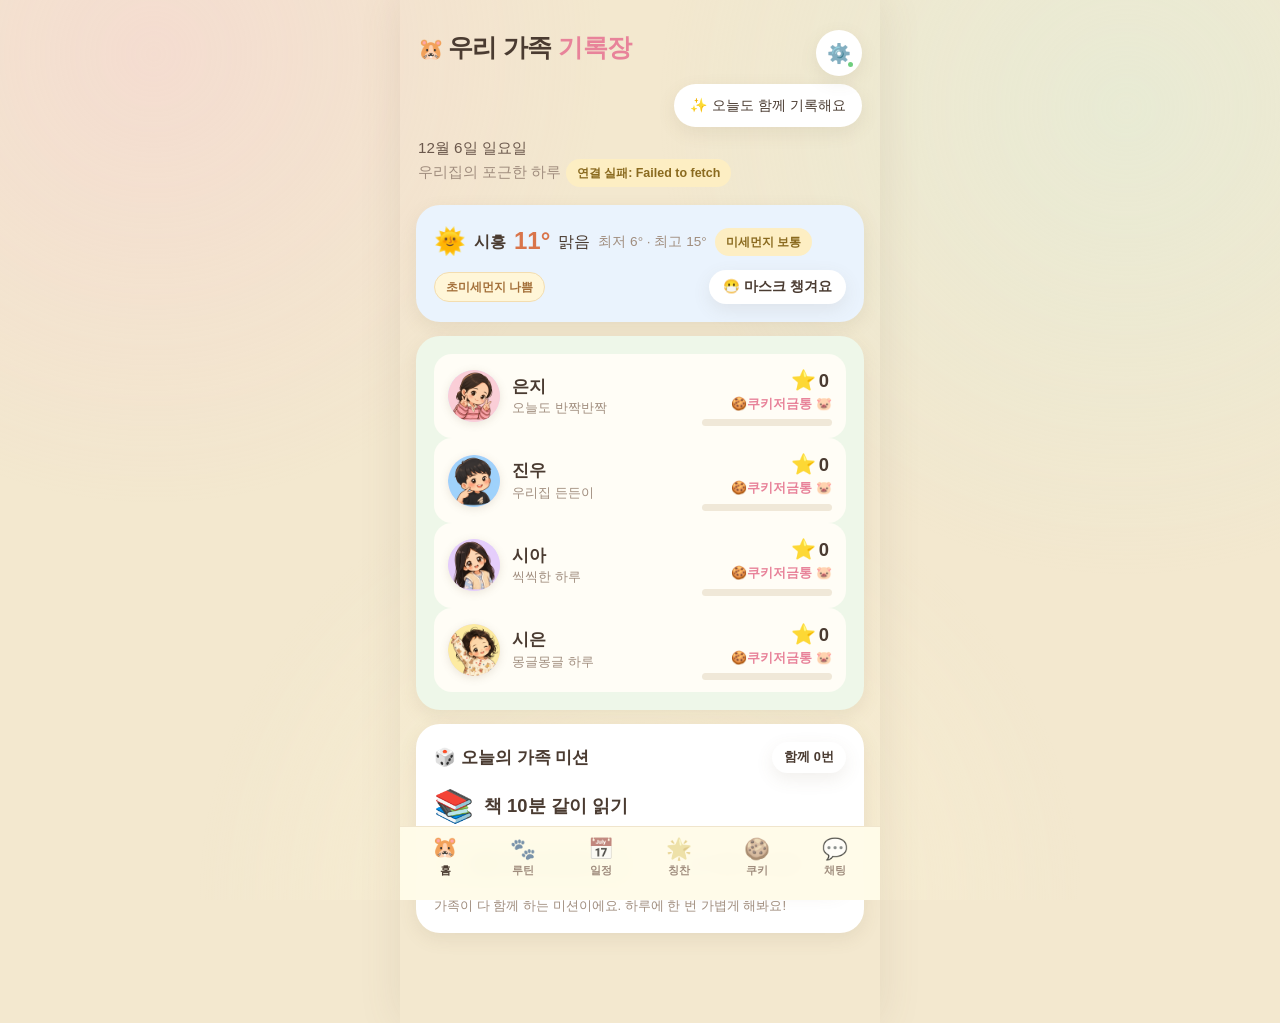
==== commit e7925274: "feat: Firebase 실시간 동기화 기본 연결 (가족 폰 자동 접속·실시간 반영) - DEFAULT 설정에 우리 가족 Firebase RTDB(databaseURL)와 ena" ====
--- a/index.html
+++ b/index.html
@@ -25,7 +25,7 @@
         </div>
       </div>
       <p class="today-line" id="today-line">11월 16일 월요일</p>
-      <p class="subtitle">우리집의 포근한 하루</p>
+      <p class="subtitle">우리집의 포근한 하루 <span class="chip chip-yellow" id="sync-badge">☁️ 연결 확인 중</span></p>
     </header>
 
     <!-- 날씨 카드 -->
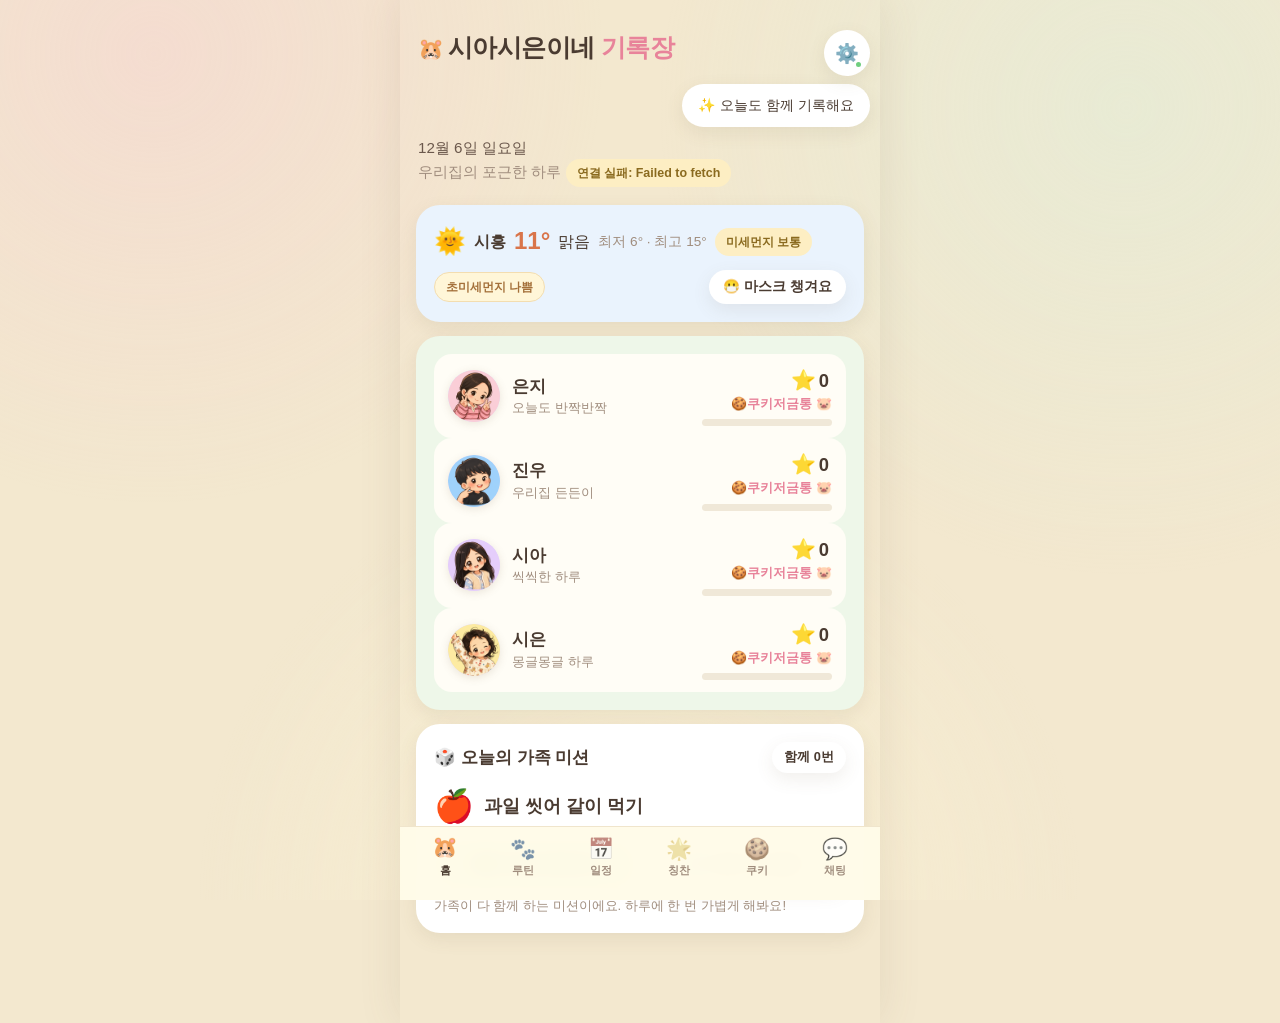
==== commit aa5c40b5: "feat: 앱 이름 '시아시은이네 기록장' + 좁은 폰에서 제목 한 줄 유지 - <title>·헤더 제목 변경 - 519px 이하: 제목 nowrap + clamp 크기, 안내 필" ====
--- a/index.html
+++ b/index.html
@@ -7,7 +7,7 @@
 <meta name="apple-mobile-web-app-status-bar-style" content="default">
 <meta name="theme-color" content="#fdf6e3">
 <meta name="robots" content="noindex, nofollow">
-<title>우리 가족 기록장</title>
+<title>시아시은이네 기록장</title>
 <link rel="stylesheet" href="styles.css">
 <link rel="icon" href="assets/avatar-eunji.png">
 </head>
@@ -18,7 +18,7 @@
   <section class="view active" id="view-home">
     <header class="home-header">
       <div class="home-header-top">
-        <h1 class="app-title"><span class="title-icon">🐹</span>우리 가족 <em>기록장</em></h1>
+        <h1 class="app-title"><span class="title-icon">🐹</span>시아시은이네 <em>기록장</em></h1>
         <div class="header-actions">
           <button class="round-btn" id="btn-settings" aria-label="설정">⚙️<span class="dot"></span></button>
           <button class="pill-btn" id="btn-encourage">✨ 오늘도 함께 기록해요</button>
--- a/styles.css
+++ b/styles.css
@@ -86,7 +86,7 @@
 /* ---------------- home header ---------------- */
 .home-header { padding: 10px 2px 4px; }
 .home-header-top { display: flex; justify-content: space-between; align-items: flex-start; gap: 8px; }
-.app-title { font-size: 1.55rem; color: var(--ink-strong); letter-spacing: -0.02em; }
+.app-title { font-size: 1.55rem; color: var(--ink-strong); letter-spacing: -0.02em; white-space: nowrap; }
 .app-title em { font-style: normal; color: var(--pink); }
 .title-icon { font-size: 1.3rem; margin-right: 4px; }
 .header-actions { display: flex; flex-direction: column; gap: 8px; align-items: flex-end; }
@@ -438,6 +438,16 @@
   z-index: 200; box-shadow: var(--shadow); animation: fadeIn .2s ease; white-space: nowrap;
 }
 
+/* ---------------- 좁은 폰: 제목이 한 줄로 ---------------- */
+@media (max-width: 519px) {
+  /* 제목이 길어져도 한 줄 유지: 안내 필은 다음 줄로 내려요 */
+  .home-header-top { flex-wrap: wrap; row-gap: 8px; align-items: center; }
+  .header-actions { display: contents; }
+  .app-title { font-size: clamp(1.06rem, 5.4vw, 1.55rem); }
+  .title-icon { font-size: 1.1rem; }
+  .pill-btn { margin-left: auto; padding: 8px 14px; font-size: .8rem; }
+}
+
 /* ---------------- desktop / wide ---------------- */
 @media (min-width: 520px) {
   body { background: #f3e8cf; }
